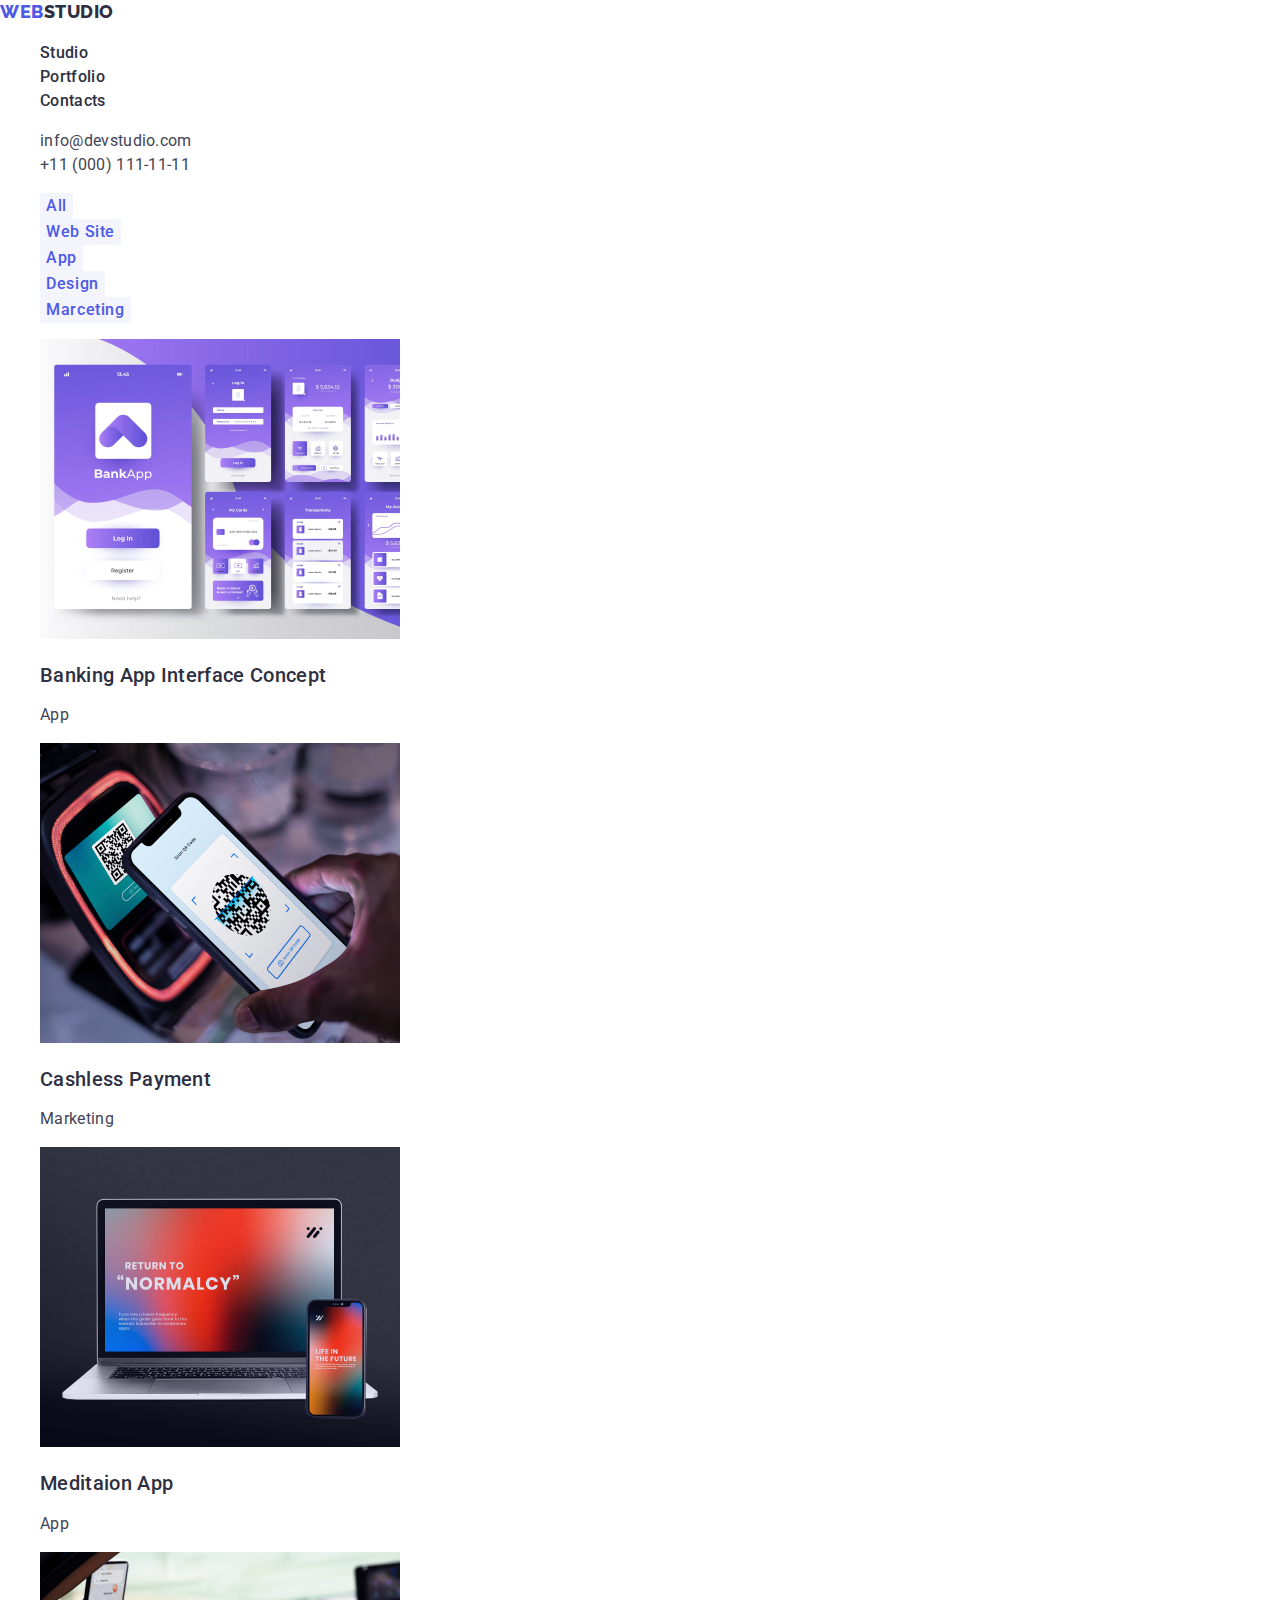
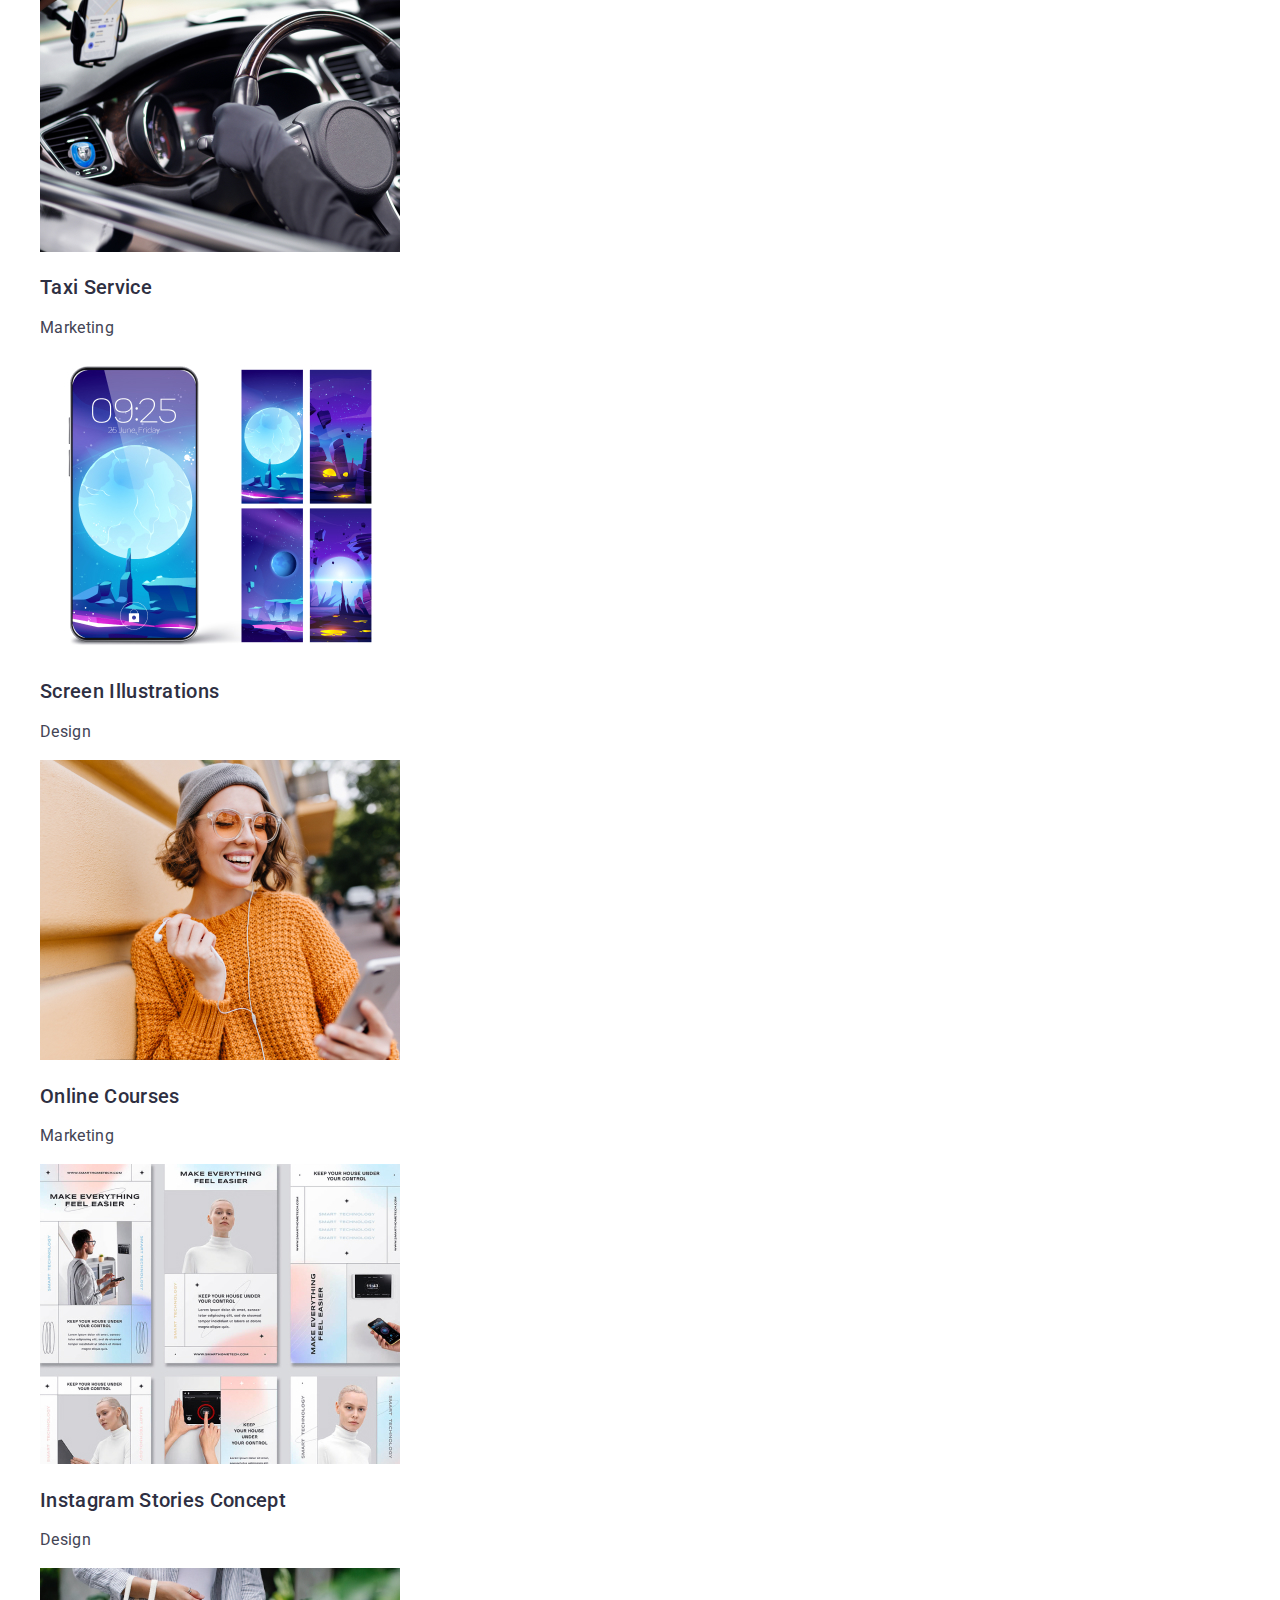
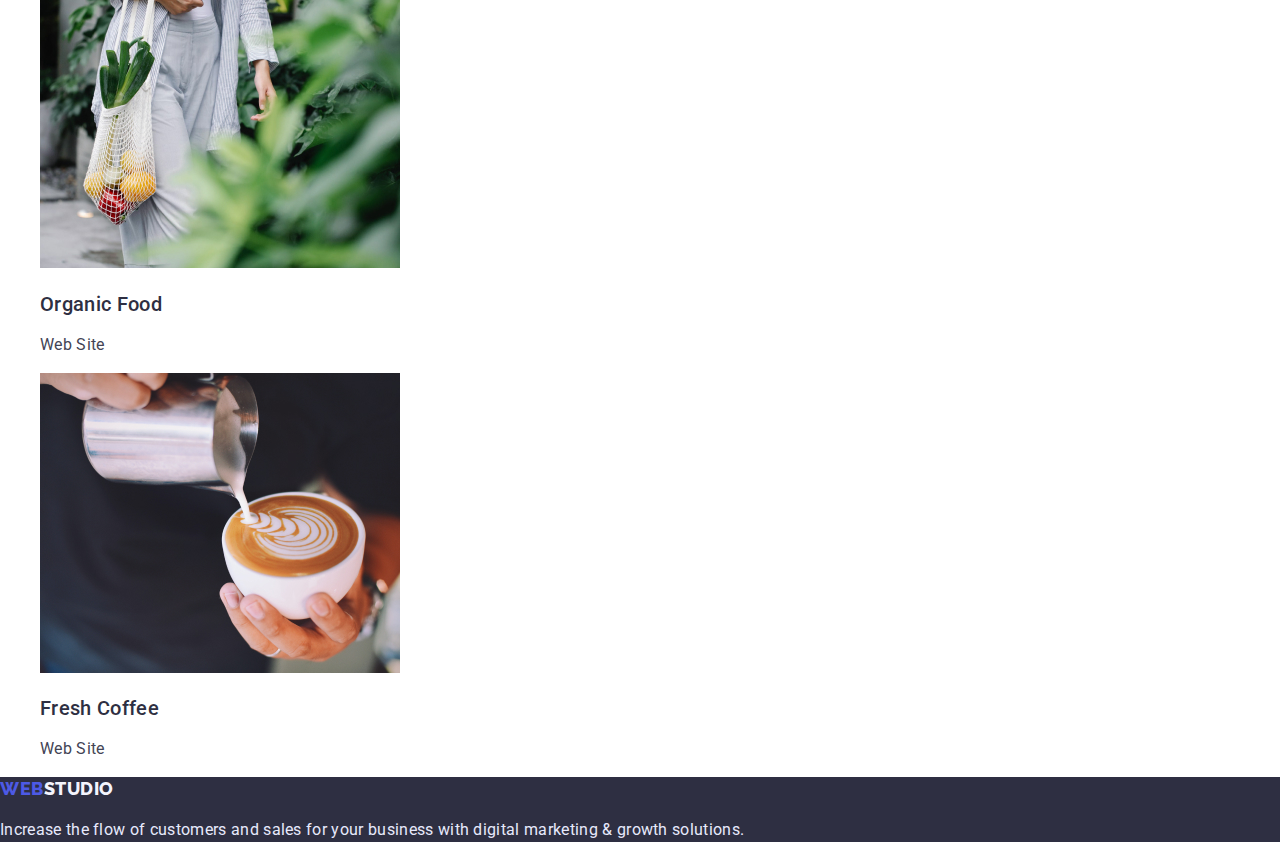
==== portfolio.html @ 25cb3358 "Initial commit" ====
<!DOCTYPE html>
<html lang="en">
  <head>
    <meta charset="UTF-8" />
    <meta http-equiv="X-UA-Compatible" content="IE=edge" />
    <meta name="viewport" content="width=device-width, initial-scale=1.0" />
    <link rel="preconnect" href="https://fonts.googleapis.com" />
    <link rel="preconnect" href="https://fonts.gstatic.com" crossorigin />
    <link
      href="https://fonts.googleapis.com/css2?family=Raleway:wght@800&family=Roboto:wght@400;500;700;900&display=swap"
      rel="stylesheet"
    />
    <link href="https://cdn.jsdelivr.net/npm/modern-normalize@1.1.0/modern-normalize.min.css
" rel="stylesheet">
</link>
    <title>Effective Solutions for Your Business</title>
    <link rel="stylesheet" href="./css/styles.css" />
  </head>
  <body>
    <!-- Header section -->
    <header class="header">
      <nav class="header-nav">
        <a class="logo link" href="./index.html"> Web<span class="logo-dark">Studio</span> </a>
        <ul class="header-list list">
          <li class="header-item">
            <a class="header-link link" href="./index.html">Studio</a>
          </li>
          <li class="header-item">
            <a class="header-link link" href="./portfolio.html">Portfolio</a>
          </li>
          <li class="header-item">
            <a class="header-link link" href="">Contacts</a>
          </li>
        </ul>
      </nav>
      <address class="header-adress">
        <ul class="header-adress-list list">
          <li class="header-adress-item">
            <a class="header-adress-link link" href="mailto:info@devstudio.com"
              >info@devstudio.com</a
            >
          </li>
          <li class="header-adress-item">
            <a class="header-adress-link link" href="tel:+110001111111">+11 (000) 111-11-11</a>
          </li>
        </ul>
      </address>
    </header>
    <main>
      <!-- Portfolio section -->
      <section class="portfolio">
        <h1 hidden>Portfolio-gallare</h1>
        <!-- Filters btn -->
        <ul class="filters-list list">
          <li class="filters-item">
            <button class="filters-btn btn" type="button">All</button>
          </li>
          <li class="filters-item">
            <button class="filters-btn btn" type="button">Web Site</button>
          </li>
          <li class="filters-item">
            <button class="filters-btn btn" type="button">App</button>
          </li>
          <li class="filters-item">
            <button class="filters-btn btn" type="button">Design</button>
          </li>
          <li class="filters-item">
            <button class="filters-btn btn" type="button">Marceting</button>
          </li>
        </ul>
        <!-- Projects card -->
        <ul class="projects-list list">
          <li class="projects-item">
            <a class="projects-link link" href="./portfolio.html">
              <img
                class="projects-img"
                src="images/Row1/img.jpg"
                alt="scrinshotsapp"
                width="360"
                height="300"
              />
              <h2 class="projects-subtitle">Banking App Interface Concept</h2>
              <p class="projects-txt">App</p>
            </a>
          </li>
          <li class="projects-item">
            <a class="projects-link link" href="./portfolio.html">
              <img
                class="projects-img"
                src="./images/Row1/imgrow2.jpg"
                alt="scanqrcode"
                width="360"
                height="300"
              />
              <h2 class="projects-subtitle">Cashless Payment</h2>
              <p class="projects-txt">Marketing</p>
            </a>
          </li>
          <li class="projects-item">
            <a class="projects-link link" href="./index.html">
            <img
              class="projects-img"
              src="./images/Row1/imgrow3.jpg"
              alt="Synchronizationofgadgets"
              width="360"
              height="300"
            />
            <h2 class="projects-subtitle">Meditaion App</h2>
            <p class="projects-txt">App</p>
          </a>
          </li>
          <li class="projects-item">
            <a class="projects-link link" href="./portfolio.html">
            <img
              class="projects-img"
              src="./images/Row2/img.jpg"
              alt="driver'sseat"
              width="360"
              height="300"
            />
            <h2 class="projects-subtitle">Taxi Service</h2>
            <p class="projects-txt">Marketing</p>
          </a>
          </li>
          <li class="projects-item">
            <a class="projects-link link" href="./portfolio.html"></a>
            <img
              class="projects-img"
              src="./images/Row2/imgrow2.jpg"
              alt="screenillustrations"
              width="360"
              height="300"
            />
            <h2 class="projects-subtitle">Screen Illustrations</h2>
            <p class="projects-txt">Design</p>
          </a>
          </li>
          <li class="projects-item">
            <a class="projects-link link" href="./portfolio.html">
            <img
              class="projects-img"
              src="./images/Row2/imgrow3.jpg"
              alt="agirlwithaphone"
              width="360"
              height="300"
            />
            <h2 class="projects-subtitle">Online Courses</h2>
            <p class="projects-txt">Marketing</p>
          </a>
          </li>
          <li class="projects-item">
            <a class="projects-link link" href="./index.html">
            <img
              class="projects-img"
              src="./images/Row3/imgrow1.jpg"
              alt="instagramstoriesconcept"
              width="360"
              height="300"
            />
            <h2 class="projects-subtitle">Instagram Stories Concept</h2>
            <p class="projects-txt">Design</p>
          </a>
          </li>
          <li class="projects-item">
            <a class="projects-link link" href="./portfolio.html">
            <img
              class="projects-img"
              src="./images/Row3/imgrow2.jpg"
              alt="organicfood"
              width="360"
              height="300"
            />
            <h2 class="projects-subtitle">Organic Food</h2>
            <p class="projects-txt">Web Site</p>
          </a>
          </li>
          <li class="projects-item">
            <a class="projects-link link" href="./portfolio.html">
            <img
              class="projects-img"
              src="./images/Row3/imgrow3.jpg"
              alt="freshcoffee"
              width="360"
              height="300"
            />
            <h2 class="projects-subtitle">Fresh Coffee</h2>
            <p class="projects-txt">Web Site</p>
          </a>
          </li>
        </ul>
      </section>
    </main>
    <!-- footer section -->
    <footer class="footer">
      <a class="logo link" href="./index.html"> Web<span class="logo-light">Studio</span> </a>
      <p class="footer-txt">
        Increase the flow of customers and sales for your business with digital marketing & growth
        solutions.
      </p>
    </footer>
  </body>
</html>
---- css/styles.css ----
:root {
  /* Fonts */
  --primary-font: 'Roboto', sans-serif;
  --secondary-font: 'Raleway', sans-serif;
  /* Colors */
  --color-iris: #4d5ae5;
  --color-ocean: #404bbf;
  --color-navy-blue: #2e2f42;
  --color-green: #31d0aa;
  --color-slate: #434455;
  --color-light-slate: #8e8f99;
  --color-cornflower: #e7e9fc;
  --color-cloud: #f4f4fd;
  --color-navy-blue-modal: #2e2f42;
  --color-grey: #2e2f42;
  --color-white: #ffffff;
}
/* Base styles */
body {
  font-family: var(--primary-font);
  font-size: 16px;
  line-height: calc(24 / 16);
  letter-spacing: 0.02em;
  color: var(--color-slate);
}
.link {
  text-decoration: none;
  color: currentColor;
}
.btn {
    border: none;
  cursor: pointer;
}
.list {
  list-style: none;
}
/*Header section */
.header {
}
.header-nav {
}
.logo {
  font-family: var(--secondary-font);
  font-weight: 800;
  font-size: 18px;
  line-height: calc(24 / 18);
  letter-spacing: 0.03em;
  text-transform: uppercase;
  color: var(--color-iris);
}
.logo-dark {
  color: var(--color-navy-blue);
}
.header-list {
}
.header-item {
}
.header-link {
  font-weight: 500;
  color: var(--color-navy-blue);
}
.header-link:hover,
.header-link:focus{
    color:var(--color-ocean)
}
.header-adress {
  font-style: normal;
}
.header-adress-list {
}
.header-adress-item {
}

.header-adress-link {
  color: var(--color-slate);
}
.header-adress-link:hover,
.header-adress-link:focus {
  color: var(--color-iris);
}

/* Hero image section */
.hero-section {
  background: var(--color-grey);
}
.hero-title {
  font-weight: 700;
  font-size: 56px;
  line-height: calc(60 / 56);

  text-align: center;
  color: var(--color-white);
}
.hero-btn {
  background: var(--color-iris);
  font-family: inherit;
  font-weight: 500;
  font-size: 16px;
  line-height: calc(24/16);
  letter-spacing: 0.04em;
  color: var(--color-white);
}
.hero-btn:hover,
.hero-btn:focus {
  background: var(--color-ocean);
}

/* Sectoin1 */
.benefits {
}
.benefits-list {
}
.benefits-item {
}
.benefits-subtitle {
  font-weight: 500;
  font-size: 20px;
  line-height: calc(24 / 20);
  color: var(--color-navy-blue);
}
.benefits-txt {
  color: var(--color-slate);
}
/* Section2 */
.features {
}
.features-title {
  font-weight: 700;
  font-size: 36px;
  line-height: calc(40 / 36);
  text-align: center;
  text-transform: capitalize;
  color: var(--color-navy-blue);
}
.features-list {
}
.features-item {
}
.features-img {
}
/* Section3 */
.team {
  background: var(--color-cloud);
}
.team-title {
  font-weight: 700;
  font-size: 36px;
  line-height: calc(40 / 36);
  text-align: center;
  text-transform: capitalize;
  color: var(--color-navy-blue);
}
.team-list {
}
.team-item {
}
.team-img {
}
.team-name {
  font-weight: 500;
  font-size: 20px;
  line-height: calc(24 / 20);
  text-align: center;
  color: var(--color-navy-blue);
}
.team-position {
  text-align: center;
  color: var(--color-slate);
}
/* Portfolio section  */
.portfolio {
}
.filters-list {
}
.filters-item {
}
.filters-btn {
  background: var(--color-cloud);
  font-family: var(--primary-font);
  font-weight: 500;
  font-size: 16px;
  line-height: calc(24/16);
  letter-spacing: 0.04em;
  color:var(--color-iris)
}

.filters-btn:hover,
.filters-btn:focus {
  background-color: var(--color-ocean);
  color: var(--color-white);
}
.projects-list {
}
.projects-item {
}
.projects-link{  
}
.projects-img {
}
.projects-subtitle {
  font-weight: 500;
  font-size: 20px;
  line-height: calc(24 / 20);
  color: var(--color-navy-blue);
}
.projects-txt {
  color: var(--color-slate);
}

/* footer section */
.footer {
  background-color: var(--color-navy-blue);
}
.logo-light {
  color: var(--color-cloud);
}
.footer-txt {
  color: var(--color-cornflower);
}
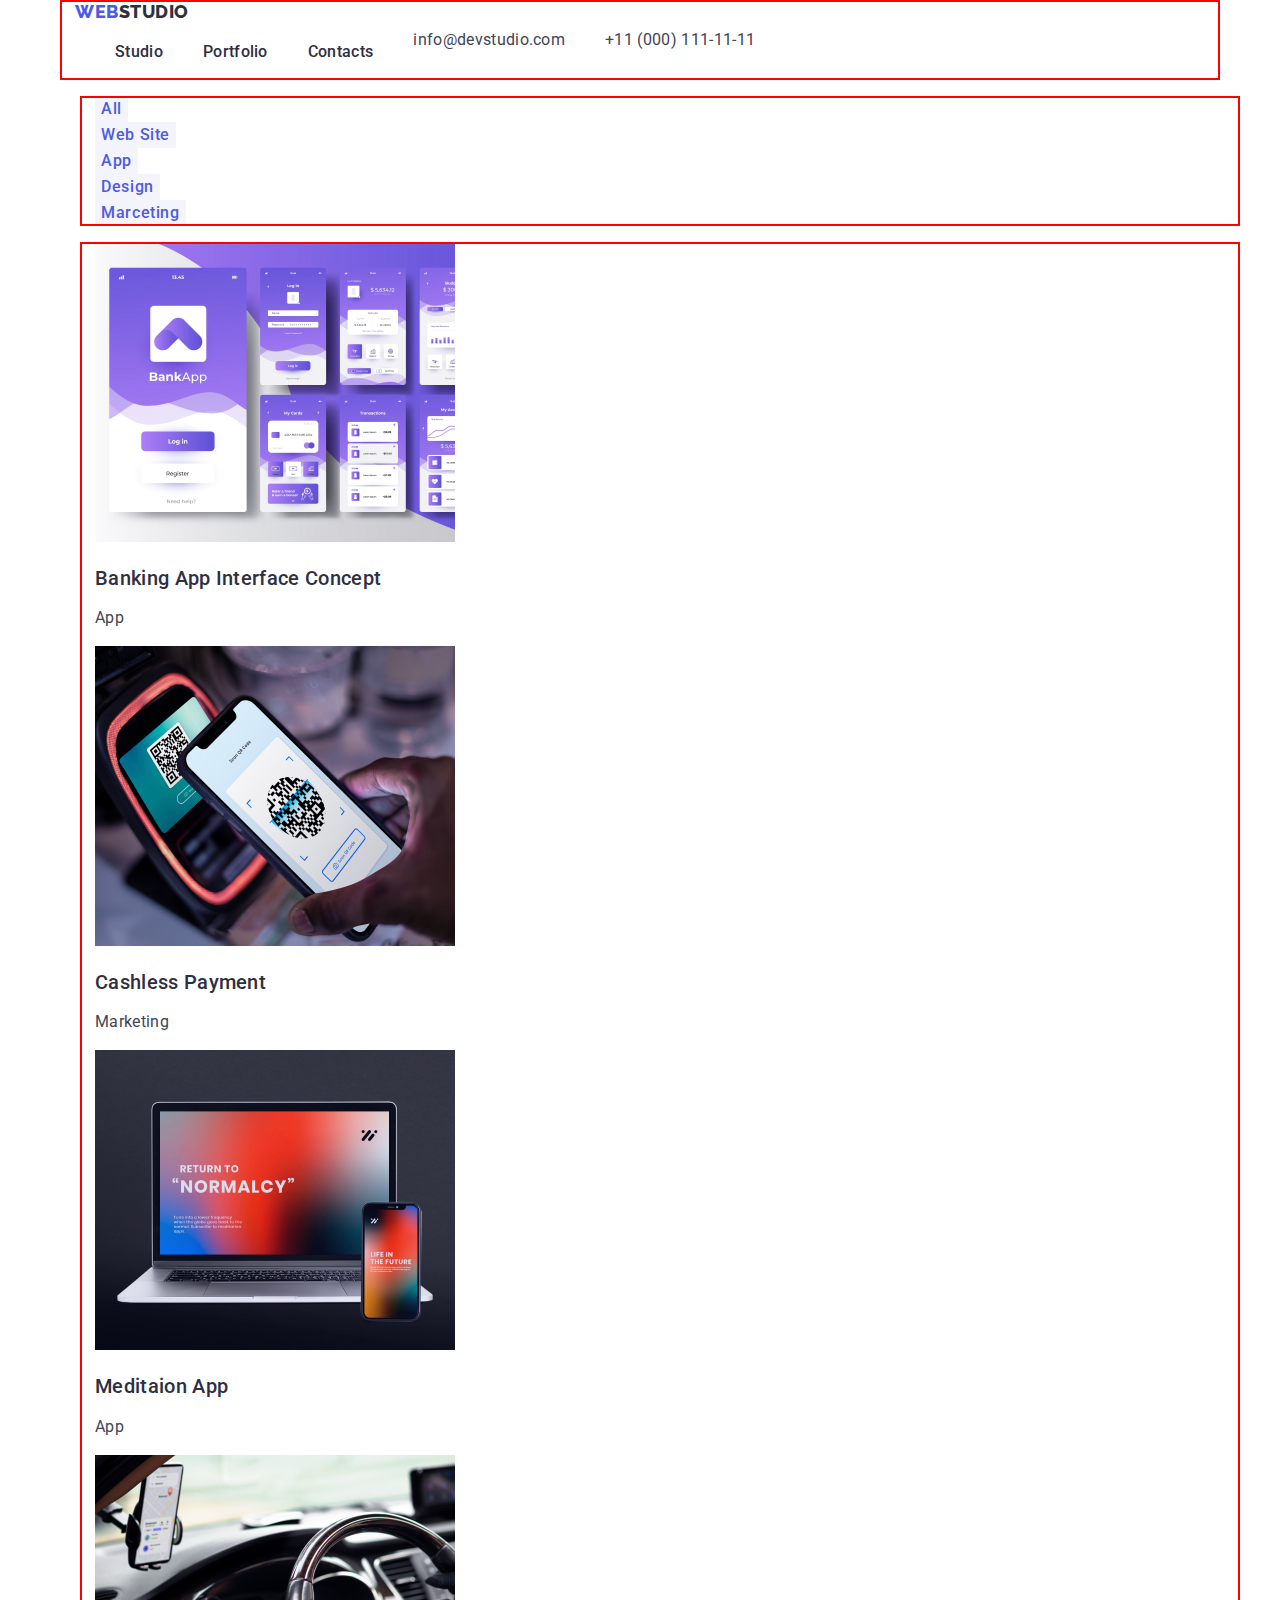
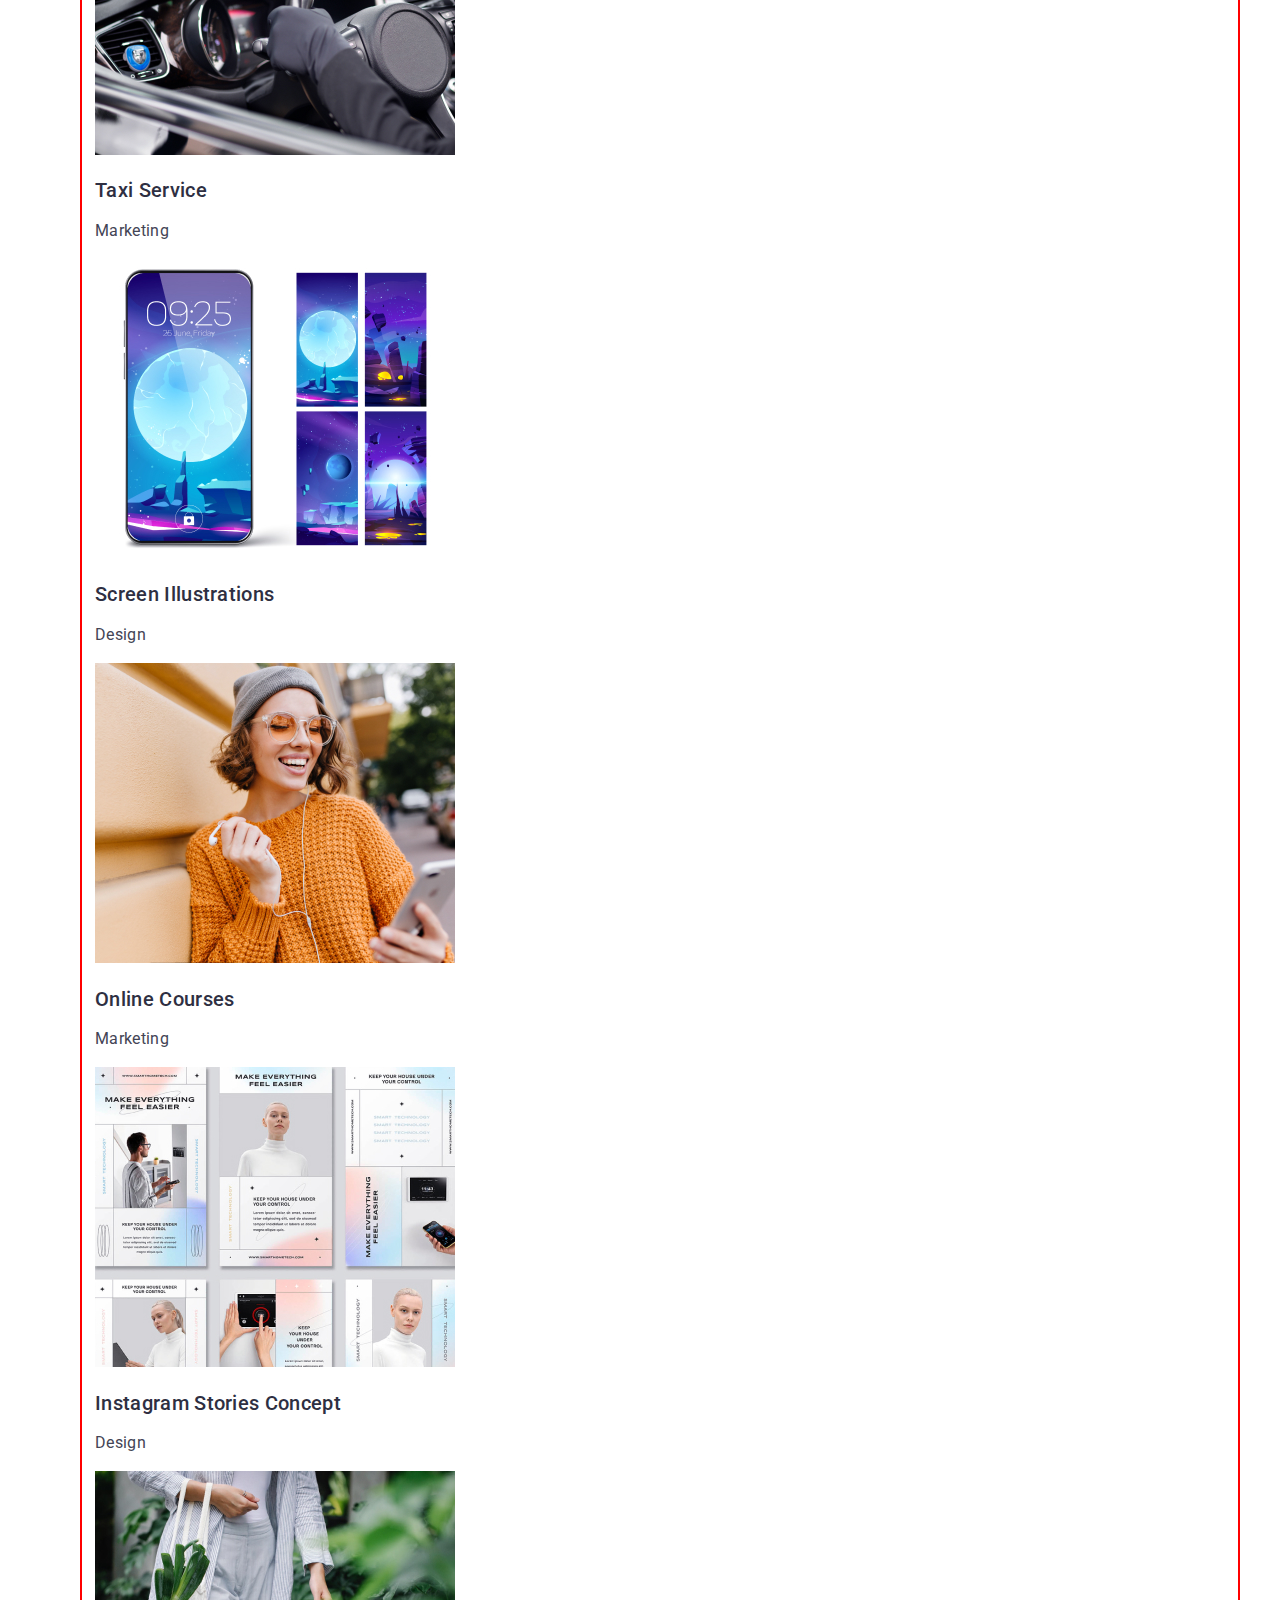
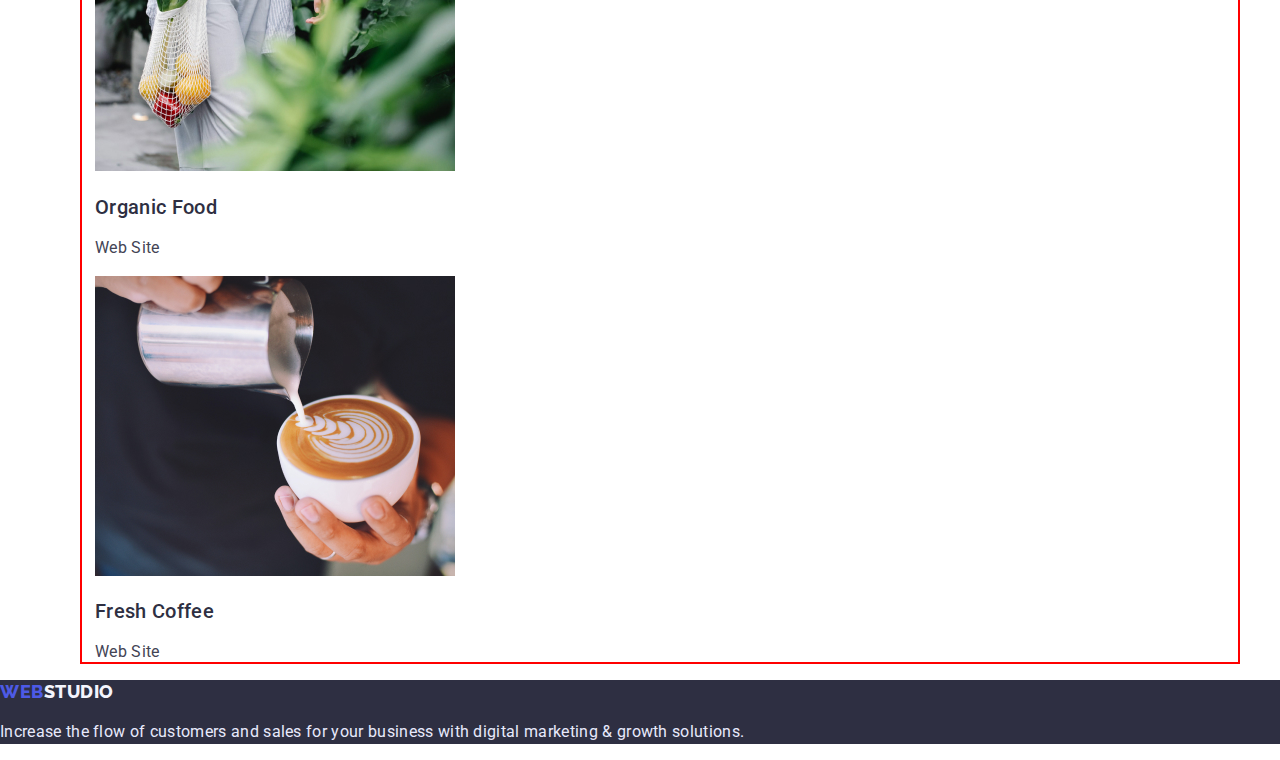
==== commit 9d760855: "css" ====
--- a/portfolio.html
+++ b/portfolio.html
@@ -19,6 +19,7 @@
   <body>
     <!-- Header section -->
     <header class="header">
+      <div class="header-container container">
       <nav class="header-nav">
         <a class="logo link" href="./index.html"> Web<span class="logo-dark">Studio</span> </a>
         <ul class="header-list list">
@@ -45,6 +46,7 @@
           </li>
         </ul>
       </address>
+    </div>
     </header>
     <main>
       <!-- Portfolio section -->
@@ -52,6 +54,7 @@
         <h1 hidden>Portfolio-gallare</h1>
         <!-- Filters btn -->
         <ul class="filters-list list">
+          <div class="container">
           <li class="filters-item">
             <button class="filters-btn btn" type="button">All</button>
           </li>
@@ -67,9 +70,11 @@
           <li class="filters-item">
             <button class="filters-btn btn" type="button">Marceting</button>
           </li>
+        </div>
         </ul>
         <!-- Projects card -->
         <ul class="projects-list list">
+          <div class="container">
           <li class="projects-item">
             <a class="projects-link link" href="./portfolio.html">
               <img
@@ -187,6 +192,7 @@
             <p class="projects-txt">Web Site</p>
           </a>
           </li>
+        </div>
         </ul>
       </section>
     </main>
--- a/css/styles.css
+++ b/css/styles.css
@@ -14,6 +14,10 @@
   --color-navy-blue-modal: #2e2f42;
   --color-grey: #2e2f42;
   --color-white: #ffffff;
+  /* Others*/
+  --items: 3;
+  --indent: 24px;
+  --radius: 4px;
 }
 /* Base styles */
 body {
@@ -31,16 +35,36 @@
     border: none;
   cursor: pointer;
 }
+.container{
+  width: 1160px;
+  padding-left: 15px;
+  padding-right: 15px;
+  margin-left: auto;
+  margin-right: auto;
+
+  outline: 2px solid red;
+  outline-offset: -2px;
+}
 .list {
   list-style: none;
 }
 /*Header section */
 .header {
 }
+.header-container {
+  display: flex;
+  align-items: center;
+}
 .header-nav {
+
 }
 .logo {
-  font-family: var(--secondary-font);
+  display: flex;
+  flex-direction: row;
+  align-items: flex-start;
+  padding: 0px;
+  
+ font-family: var(--secondary-font);
   font-weight: 800;
   font-size: 18px;
   line-height: calc(24 / 18);
@@ -52,8 +76,17 @@
   color: var(--color-navy-blue);
 }
 .header-list {
+  display: flex;
+  align-items: center;
+  gap: 40px;
 }
 .header-item {
+  display: flex;
+flex-direction: row;
+align-items: flex-start;
+padding: 0px;
+gap: 40px;
+
 }
 .header-link {
   font-weight: 500;
@@ -67,8 +100,14 @@
   font-style: normal;
 }
 .header-adress-list {
+  display: flex;
+  align-items: center;
+  gap: 40px;
 }
 .header-adress-item {
+  display: flex;
+align-items: flex-start;
+gap: 40px;
 }
 
 .header-adress-link {
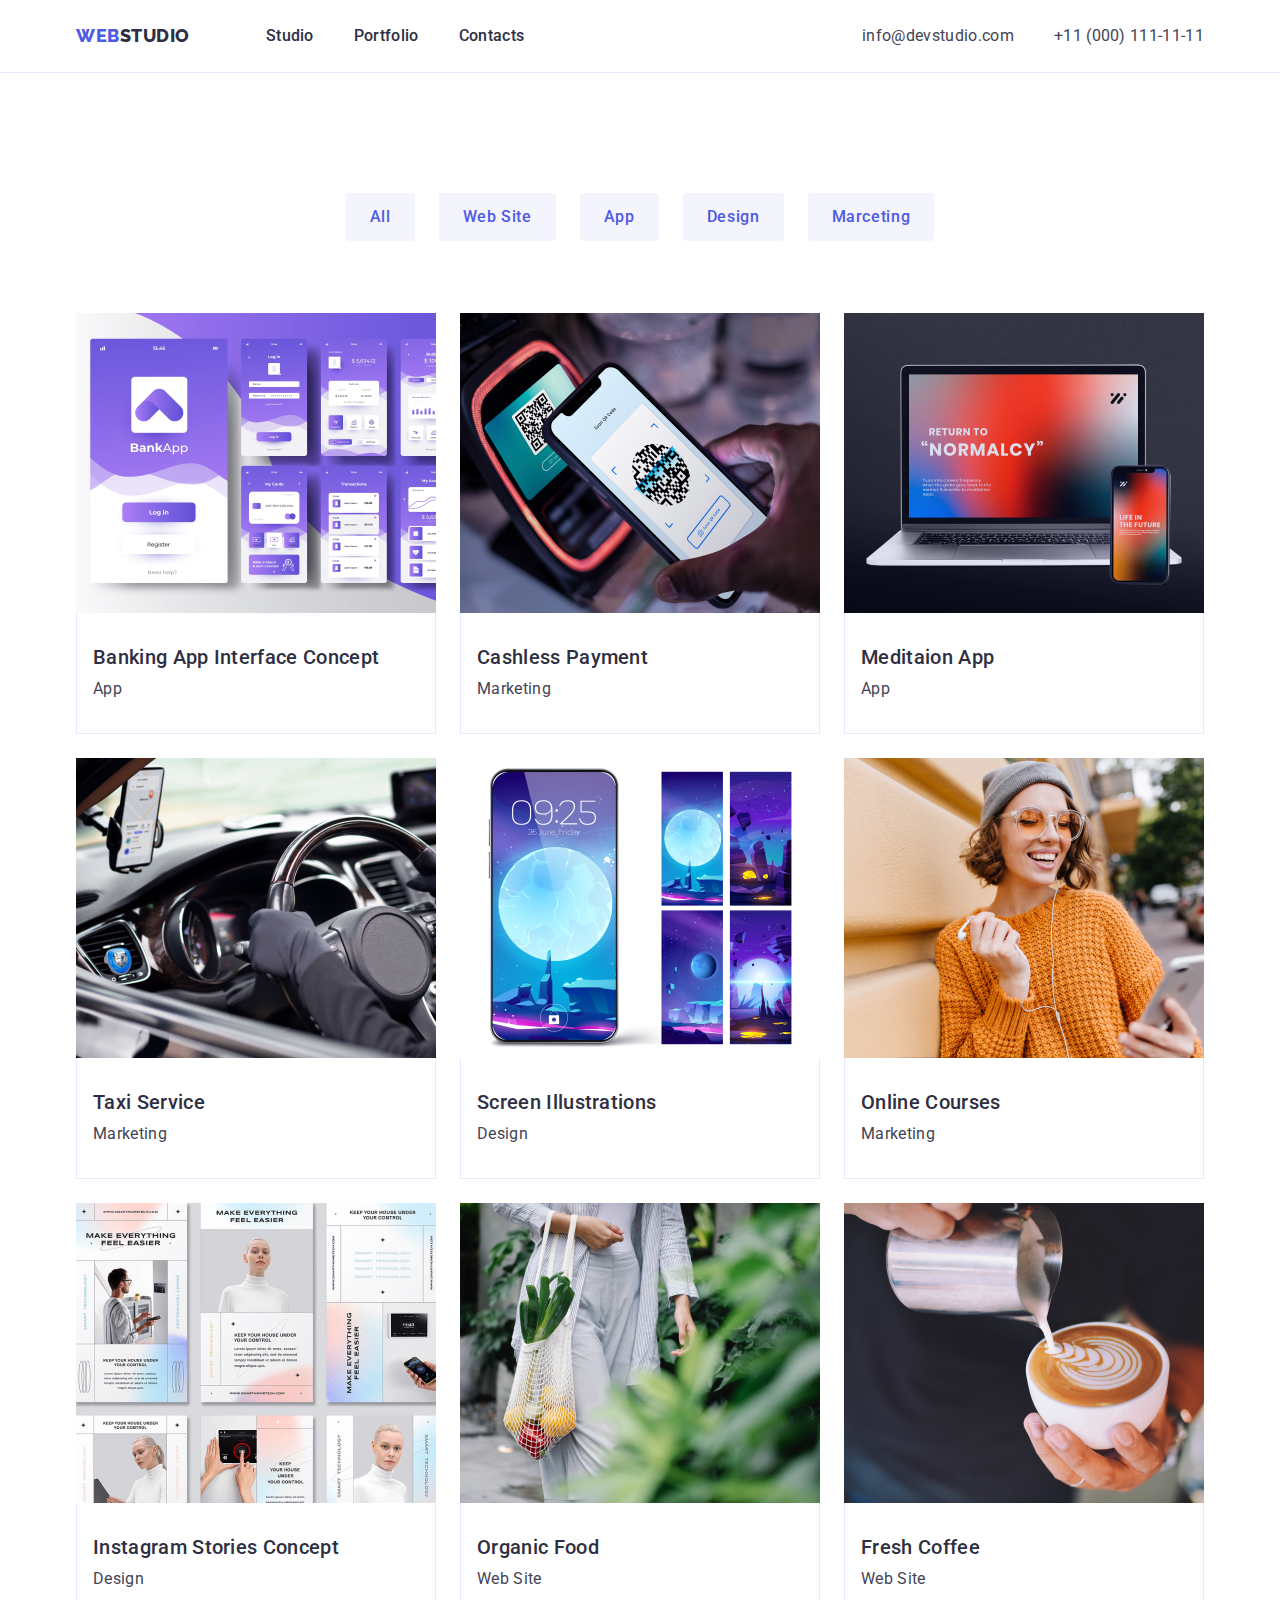
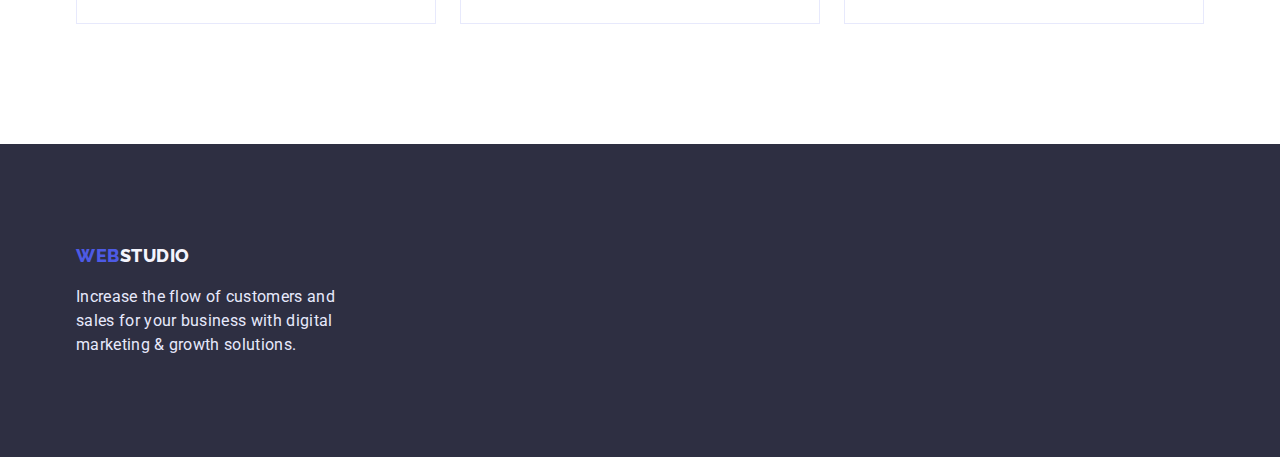
==== commit 59b76c55: "finish" ====
--- a/portfolio.html
+++ b/portfolio.html
@@ -4,205 +4,228 @@
     <meta charset="UTF-8" />
     <meta http-equiv="X-UA-Compatible" content="IE=edge" />
     <meta name="viewport" content="width=device-width, initial-scale=1.0" />
+    <title>Effective Solutions for Your Business</title>
     <link rel="preconnect" href="https://fonts.googleapis.com" />
     <link rel="preconnect" href="https://fonts.gstatic.com" crossorigin />
     <link
       href="https://fonts.googleapis.com/css2?family=Raleway:wght@800&family=Roboto:wght@400;500;700;900&display=swap"
       rel="stylesheet"
     />
-    <link href="https://cdn.jsdelivr.net/npm/modern-normalize@1.1.0/modern-normalize.min.css
-" rel="stylesheet">
-</link>
-    <title>Effective Solutions for Your Business</title>
+    <link
+      href="https://cdn.jsdelivr.net/npm/modern-normalize@1.1.0/modern-normalize.min.css
+"
+      rel="stylesheet"
+    />
+
     <link rel="stylesheet" href="./css/styles.css" />
   </head>
   <body>
     <!-- Header section -->
     <header class="header">
       <div class="header-container container">
-      <nav class="header-nav">
-        <a class="logo link" href="./index.html"> Web<span class="logo-dark">Studio</span> </a>
-        <ul class="header-list list">
-          <li class="header-item">
-            <a class="header-link link" href="./index.html">Studio</a>
-          </li>
-          <li class="header-item">
-            <a class="header-link link" href="./portfolio.html">Portfolio</a>
-          </li>
-          <li class="header-item">
-            <a class="header-link link" href="">Contacts</a>
-          </li>
-        </ul>
-      </nav>
-      <address class="header-adress">
-        <ul class="header-adress-list list">
-          <li class="header-adress-item">
-            <a class="header-adress-link link" href="mailto:info@devstudio.com"
-              >info@devstudio.com</a
-            >
-          </li>
-          <li class="header-adress-item">
-            <a class="header-adress-link link" href="tel:+110001111111">+11 (000) 111-11-11</a>
-          </li>
-        </ul>
-      </address>
-    </div>
+        <nav class="header-nav">
+          <a class="logo link" href="./index.html"> Web<span class="logo-dark">Studio</span> </a>
+          <ul class="header-list list">
+            <li class="header-item">
+              <a class="header-link link" href="./index.html">Studio</a>
+            </li>
+            <li class="header-item">
+              <a class="header-link link" href="./portfolio.html">Portfolio</a>
+            </li>
+            <li class="header-item">
+              <a class="header-link link" href="">Contacts</a>
+            </li>
+          </ul>
+        </nav>
+        <address class="header-adress">
+          <ul class="header-adress-list list">
+            <li class="header-adress-item">
+              <a class="header-adress-link link" href="mailto:info@devstudio.com"
+                >info@devstudio.com</a
+              >
+            </li>
+            <li class="header-adress-item">
+              <a class="header-adress-link link" href="tel:+110001111111">+11 (000) 111-11-11</a>
+            </li>
+          </ul>
+        </address>
+      </div>
     </header>
     <main>
       <!-- Portfolio section -->
-      <section class="portfolio">
-        <h1 hidden>Portfolio-gallare</h1>
-        <!-- Filters btn -->
-        <ul class="filters-list list">
-          <div class="container">
-          <li class="filters-item">
-            <button class="filters-btn btn" type="button">All</button>
-          </li>
-          <li class="filters-item">
-            <button class="filters-btn btn" type="button">Web Site</button>
-          </li>
-          <li class="filters-item">
-            <button class="filters-btn btn" type="button">App</button>
-          </li>
-          <li class="filters-item">
-            <button class="filters-btn btn" type="button">Design</button>
-          </li>
-          <li class="filters-item">
-            <button class="filters-btn btn" type="button">Marceting</button>
-          </li>
+      <section class="portfolio section">
+        <div class="container">
+          <h1 hidden>Portfolio-gallare</h1>
+          <!-- Filters btn -->
+          <ul class="filters-list list">
+            <li class="filters-item">
+              <button class="filters-btn btn" type="button">All</button>
+            </li>
+            <li class="filters-item">
+              <button class="filters-btn btn" type="button">Web Site</button>
+            </li>
+            <li class="filters-item">
+              <button class="filters-btn btn" type="button">App</button>
+            </li>
+            <li class="filters-item">
+              <button class="filters-btn btn" type="button">Design</button>
+            </li>
+            <li class="filters-item">
+              <button class="filters-btn btn" type="button">Marceting</button>
+            </li>
+          </ul>
+          <!-- Projects card -->
+          <ul class="projects-list list">
+            <li class="projects-item">
+              <a class="projects-link link" href="./portfolio.html">
+                <img
+                  class="projects-img"
+                  src="images/Row1/img.jpg"
+                  alt="scrinshotsapp"
+                  width="360"
+                  height="300"
+                />
+                <div class="projects-wrapper">
+                  <h2 class="projects-subtitle">Banking App Interface Concept</h2>
+                  <p class="projects-txt">App</p>
+                </div>
+              </a>
+            </li>
+            <li class="projects-item">
+              <a class="projects-link link" href="./portfolio.html">
+                <img
+                  class="projects-img"
+                  src="./images/Row1/imgrow2.jpg"
+                  alt="scanqrcode"
+                  width="360"
+                  height="300"
+                />
+                <div class="projects-wrapper">
+                  <h2 class="projects-subtitle">Cashless Payment</h2>
+
+                  <p class="projects-txt">Marketing</p>
+                </div>
+              </a>
+            </li>
+            <li class="projects-item">
+              <a class="projects-link link" href="./index.html">
+                <img
+                  class="projects-img"
+                  src="./images/Row1/imgrow3.jpg"
+                  alt="Synchronizationofgadgets"
+                  width="360"
+                  height="300"
+                />
+                <div class="projects-wrapper">
+                  <h2 class="projects-subtitle">Meditaion App</h2>
+                  <p class="projects-txt">App</p>
+                </div>
+              </a>
+            </li>
+            <li class="projects-item">
+              <a class="projects-link link" href="./portfolio.html">
+                <img
+                  class="projects-img"
+                  src="./images/Row2/img.jpg"
+                  alt="driver'sseat"
+                  width="360"
+                  height="300"
+                />
+                <div class="projects-wrapper">
+                  <h2 class="projects-subtitle">Taxi Service</h2>
+                  <p class="projects-txt">Marketing</p>
+                </div>
+              </a>
+            </li>
+            <li class="projects-item">
+              <a class="projects-link link" href="./portfolio.html">
+                <img
+                  class="projects-img"
+                  src="./images/Row2/imgrow2.jpg"
+                  alt="screenillustrations"
+                  width="360"
+                  height="300"
+                />
+                <div class="projects-wrapper">
+                  <h2 class="projects-subtitle">Screen Illustrations</h2>
+                  <p class="projects-txt">Design</p>
+                </div>
+              </a>
+            </li>
+            <li class="projects-item">
+              <a class="projects-link link" href="./portfolio.html">
+                <img
+                  class="projects-img"
+                  src="./images/Row2/imgrow3.jpg"
+                  alt="agirlwithaphone"
+                  width="360"
+                  height="300"
+                />
+                <div class="projects-wrapper">
+                  <h2 class="projects-subtitle">Online Courses</h2>
+                  <p class="projects-txt">Marketing</p>
+                </div>
+              </a>
+            </li>
+            <li class="projects-item">
+              <a class="projects-link link" href="./index.html">
+                <img
+                  class="projects-img"
+                  src="./images/Row3/imgrow1.jpg"
+                  alt="instagramstoriesconcept"
+                  width="360"
+                  height="300"
+                />
+                <div class="projects-wrapper">
+                  <h2 class="projects-subtitle">Instagram Stories Concept</h2>
+
+                  <p class="projects-txt">Design</p>
+                </div>
+              </a>
+            </li>
+            <li class="projects-item">
+              <a class="projects-link link" href="./portfolio.html">
+                <img
+                  class="projects-img"
+                  src="./images/Row3/imgrow2.jpg"
+                  alt="organicfood"
+                  width="360"
+                  height="300"
+                />
+                <div class="projects-wrapper">
+                  <h2 class="projects-subtitle">Organic Food</h2>
+                  <p class="projects-txt">Web Site</p>
+                </div>
+              </a>
+            </li>
+            <li class="projects-item">
+              <a class="projects-link link" href="./portfolio.html">
+                <img
+                  class="projects-img"
+                  src="./images/Row3/imgrow3.jpg"
+                  alt="freshcoffee"
+                  width="360"
+                  height="300"
+                />
+                <div class="projects-wrapper">
+                  <h2 class="projects-subtitle">Fresh Coffee</h2>
+                  <p class="projects-txt">Web Site</p>
+                </div>
+              </a>
+            </li>
+          </ul>
         </div>
-        </ul>
-        <!-- Projects card -->
-        <ul class="projects-list list">
-          <div class="container">
-          <li class="projects-item">
-            <a class="projects-link link" href="./portfolio.html">
-              <img
-                class="projects-img"
-                src="images/Row1/img.jpg"
-                alt="scrinshotsapp"
-                width="360"
-                height="300"
-              />
-              <h2 class="projects-subtitle">Banking App Interface Concept</h2>
-              <p class="projects-txt">App</p>
-            </a>
-          </li>
-          <li class="projects-item">
-            <a class="projects-link link" href="./portfolio.html">
-              <img
-                class="projects-img"
-                src="./images/Row1/imgrow2.jpg"
-                alt="scanqrcode"
-                width="360"
-                height="300"
-              />
-              <h2 class="projects-subtitle">Cashless Payment</h2>
-              <p class="projects-txt">Marketing</p>
-            </a>
-          </li>
-          <li class="projects-item">
-            <a class="projects-link link" href="./index.html">
-            <img
-              class="projects-img"
-              src="./images/Row1/imgrow3.jpg"
-              alt="Synchronizationofgadgets"
-              width="360"
-              height="300"
-            />
-            <h2 class="projects-subtitle">Meditaion App</h2>
-            <p class="projects-txt">App</p>
-          </a>
-          </li>
-          <li class="projects-item">
-            <a class="projects-link link" href="./portfolio.html">
-            <img
-              class="projects-img"
-              src="./images/Row2/img.jpg"
-              alt="driver'sseat"
-              width="360"
-              height="300"
-            />
-            <h2 class="projects-subtitle">Taxi Service</h2>
-            <p class="projects-txt">Marketing</p>
-          </a>
-          </li>
-          <li class="projects-item">
-            <a class="projects-link link" href="./portfolio.html"></a>
-            <img
-              class="projects-img"
-              src="./images/Row2/imgrow2.jpg"
-              alt="screenillustrations"
-              width="360"
-              height="300"
-            />
-            <h2 class="projects-subtitle">Screen Illustrations</h2>
-            <p class="projects-txt">Design</p>
-          </a>
-          </li>
-          <li class="projects-item">
-            <a class="projects-link link" href="./portfolio.html">
-            <img
-              class="projects-img"
-              src="./images/Row2/imgrow3.jpg"
-              alt="agirlwithaphone"
-              width="360"
-              height="300"
-            />
-            <h2 class="projects-subtitle">Online Courses</h2>
-            <p class="projects-txt">Marketing</p>
-          </a>
-          </li>
-          <li class="projects-item">
-            <a class="projects-link link" href="./index.html">
-            <img
-              class="projects-img"
-              src="./images/Row3/imgrow1.jpg"
-              alt="instagramstoriesconcept"
-              width="360"
-              height="300"
-            />
-            <h2 class="projects-subtitle">Instagram Stories Concept</h2>
-            <p class="projects-txt">Design</p>
-          </a>
-          </li>
-          <li class="projects-item">
-            <a class="projects-link link" href="./portfolio.html">
-            <img
-              class="projects-img"
-              src="./images/Row3/imgrow2.jpg"
-              alt="organicfood"
-              width="360"
-              height="300"
-            />
-            <h2 class="projects-subtitle">Organic Food</h2>
-            <p class="projects-txt">Web Site</p>
-          </a>
-          </li>
-          <li class="projects-item">
-            <a class="projects-link link" href="./portfolio.html">
-            <img
-              class="projects-img"
-              src="./images/Row3/imgrow3.jpg"
-              alt="freshcoffee"
-              width="360"
-              height="300"
-            />
-            <h2 class="projects-subtitle">Fresh Coffee</h2>
-            <p class="projects-txt">Web Site</p>
-          </a>
-          </li>
-        </div>
-        </ul>
       </section>
     </main>
     <!-- footer section -->
     <footer class="footer">
-      <a class="logo link" href="./index.html"> Web<span class="logo-light">Studio</span> </a>
-      <p class="footer-txt">
-        Increase the flow of customers and sales for your business with digital marketing & growth
-        solutions.
-      </p>
+      <div class="container">
+        <a class="logo link" href="./index.html"> Web<span class="logo-light">Studio</span> </a>
+        <p class="footer-txt">
+          Increase the flow of customers and sales for your business with digital marketing & growth
+          solutions.
+        </p>
+      </div>
     </footer>
   </body>
 </html>
--- a/css/styles.css
+++ b/css/styles.css
@@ -27,44 +27,77 @@
   letter-spacing: 0.02em;
   color: var(--color-slate);
 }
+h1,
+h2,
+h3,
+h4,
+h5,
+h6,
+p {
+  margin: 0;
+}
+img{
+  display: block;
+}
+
 .link {
   text-decoration: none;
   color: currentColor;
 }
 .btn {
-    border: none;
+  border: none;
   cursor: pointer;
 }
-.container{
-  width: 1160px;
+.section{
+  padding-top: 120px;
+  padding-bottom: 120px;
+}
+.container {
+  width: 1158px;
   padding-left: 15px;
   padding-right: 15px;
   margin-left: auto;
   margin-right: auto;
 
-  outline: 2px solid red;
-  outline-offset: -2px;
+ /* outline: 2px solid red;
+  outline-offset: -2px; */
 }
 .list {
   list-style: none;
+  margin: 0;
+  padding: 0;
+}
+.visually-hidden {
+  position: absolute;
+  width: 1px;
+  height: 1px;
+  margin: -1px;
+  border: 0;
+  padding: 0;
+  
+  white-space: nowrap;
+  clip-path: inset(100%);
+  clip: rect(0 0 0 0);
+  overflow: hidden;
 }
 /*Header section */
 .header {
+  border-bottom: 1px solid var(--color-cornflower);
 }
 .header-container {
   display: flex;
   align-items: center;
 }
 .header-nav {
-
+  display: flex;
+  align-items: center;
+  margin-right: auto;
+ 
 }
 .logo {
-  display: flex;
-  flex-direction: row;
-  align-items: flex-start;
-  padding: 0px;
-  
- font-family: var(--secondary-font);
+  margin-right: 76px;
+
+  font-family: var(--secondary-font);
   font-weight: 800;
   font-size: 18px;
   line-height: calc(24 / 18);
@@ -81,20 +114,17 @@
   gap: 40px;
 }
 .header-item {
-  display: flex;
-flex-direction: row;
-align-items: flex-start;
-padding: 0px;
-gap: 40px;
-
 }
 .header-link {
+  display: block;
+  padding-top: 24px;
+  padding-bottom: 24px;
   font-weight: 500;
   color: var(--color-navy-blue);
 }
 .header-link:hover,
-.header-link:focus{
-    color:var(--color-ocean)
+.header-link:focus {
+  color: var(--color-ocean);
 }
 .header-adress {
   font-style: normal;
@@ -106,8 +136,8 @@
 }
 .header-adress-item {
   display: flex;
-align-items: flex-start;
-gap: 40px;
+  align-items: flex-start;
+  gap: 40px;
 }
 
 .header-adress-link {
@@ -120,9 +150,15 @@
 
 /* Hero image section */
 .hero-section {
+  padding-top: 188px;
+  padding-bottom: 188px;
   background: var(--color-grey);
 }
 .hero-title {
+  margin-left: auto;
+  margin-right: auto;
+  margin-bottom: 48px;
+  width: 494px;
   font-weight: 700;
   font-size: 56px;
   line-height: calc(60 / 56);
@@ -131,11 +167,18 @@
   color: var(--color-white);
 }
 .hero-btn {
+  padding-top: 16px;
+  padding-bottom: 16px;
+  border-radius: var(--radius);
+  width: 169px;
+  display: block;
+  margin-left: auto;
+  margin-right: auto;
   background: var(--color-iris);
   font-family: inherit;
   font-weight: 500;
   font-size: 16px;
-  line-height: calc(24/16);
+  line-height: calc(24 / 16);
   letter-spacing: 0.04em;
   color: var(--color-white);
 }
@@ -148,10 +191,14 @@
 .benefits {
 }
 .benefits-list {
+  display: flex;
+  gap: 24px;
 }
 .benefits-item {
+  width: 264px;
 }
 .benefits-subtitle {
+  margin-bottom: 8px;
   font-weight: 500;
   font-size: 20px;
   line-height: calc(24 / 20);
@@ -162,8 +209,10 @@
 }
 /* Section2 */
 .features {
+  padding-top: 0;
 }
 .features-title {
+  margin-bottom: 72px;
   font-weight: 700;
   font-size: 36px;
   line-height: calc(40 / 36);
@@ -172,6 +221,8 @@
   color: var(--color-navy-blue);
 }
 .features-list {
+  display: flex;
+  gap: 24px;
 }
 .features-item {
 }
@@ -182,6 +233,7 @@
   background: var(--color-cloud);
 }
 .team-title {
+  margin-bottom: 72px;
   font-weight: 700;
   font-size: 36px;
   line-height: calc(40 / 36);
@@ -190,12 +242,22 @@
   color: var(--color-navy-blue);
 }
 .team-list {
+  display: flex;
+  gap: 24px;
 }
 .team-item {
+  background-color: var(--color-white);
+  box-shadow: 0px 1px 6px rgba(46, 47, 66, 0.08), 0px 1px 1px rgba(46, 47, 66, 0.16), 0px 2px 1px rgba(46, 47, 66, 0.08);
+  border-radius: 0px 0px 4px 4px;
 }
 .team-img {
 }
+.team-wrapper{
+  padding: 32px 16px;
+ 
+}
 .team-name {
+  margin-bottom: 8px;
   font-weight: 500;
   font-size: 20px;
   line-height: calc(24 / 20);
@@ -210,17 +272,23 @@
 .portfolio {
 }
 .filters-list {
+  margin-bottom: 72px;
+  display: flex;
+  justify-content: center;
+  gap: 24px;
 }
 .filters-item {
 }
 .filters-btn {
+  padding: 12px 24px;
+  border-radius: var(--radius);
   background: var(--color-cloud);
   font-family: var(--primary-font);
   font-weight: 500;
   font-size: 16px;
-  line-height: calc(24/16);
+  line-height: calc(24 / 16);
   letter-spacing: 0.04em;
-  color:var(--color-iris)
+  color: var(--color-iris);
 }
 
 .filters-btn:hover,
@@ -229,14 +297,23 @@
   color: var(--color-white);
 }
 .projects-list {
+  display: flex;
+  flex-wrap: wrap;
+  gap: 24px;
 }
 .projects-item {
 }
-.projects-link{  
+.projects-link {
 }
 .projects-img {
 }
+.projects-wrapper{
+  padding: 32px 16px;
+  border: 1px solid var(--color-cornflower);
+  border-top: none;
+}
 .projects-subtitle {
+  margin-bottom: 8px;
   font-weight: 500;
   font-size: 20px;
   line-height: calc(24 / 20);
@@ -248,11 +325,15 @@
 
 /* footer section */
 .footer {
+  padding-top: 100px;
+  padding-bottom: 100px;
   background-color: var(--color-navy-blue);
 }
 .logo-light {
   color: var(--color-cloud);
 }
 .footer-txt {
+  margin-top: 16px;
+  width: 264px;
   color: var(--color-cornflower);
 }
